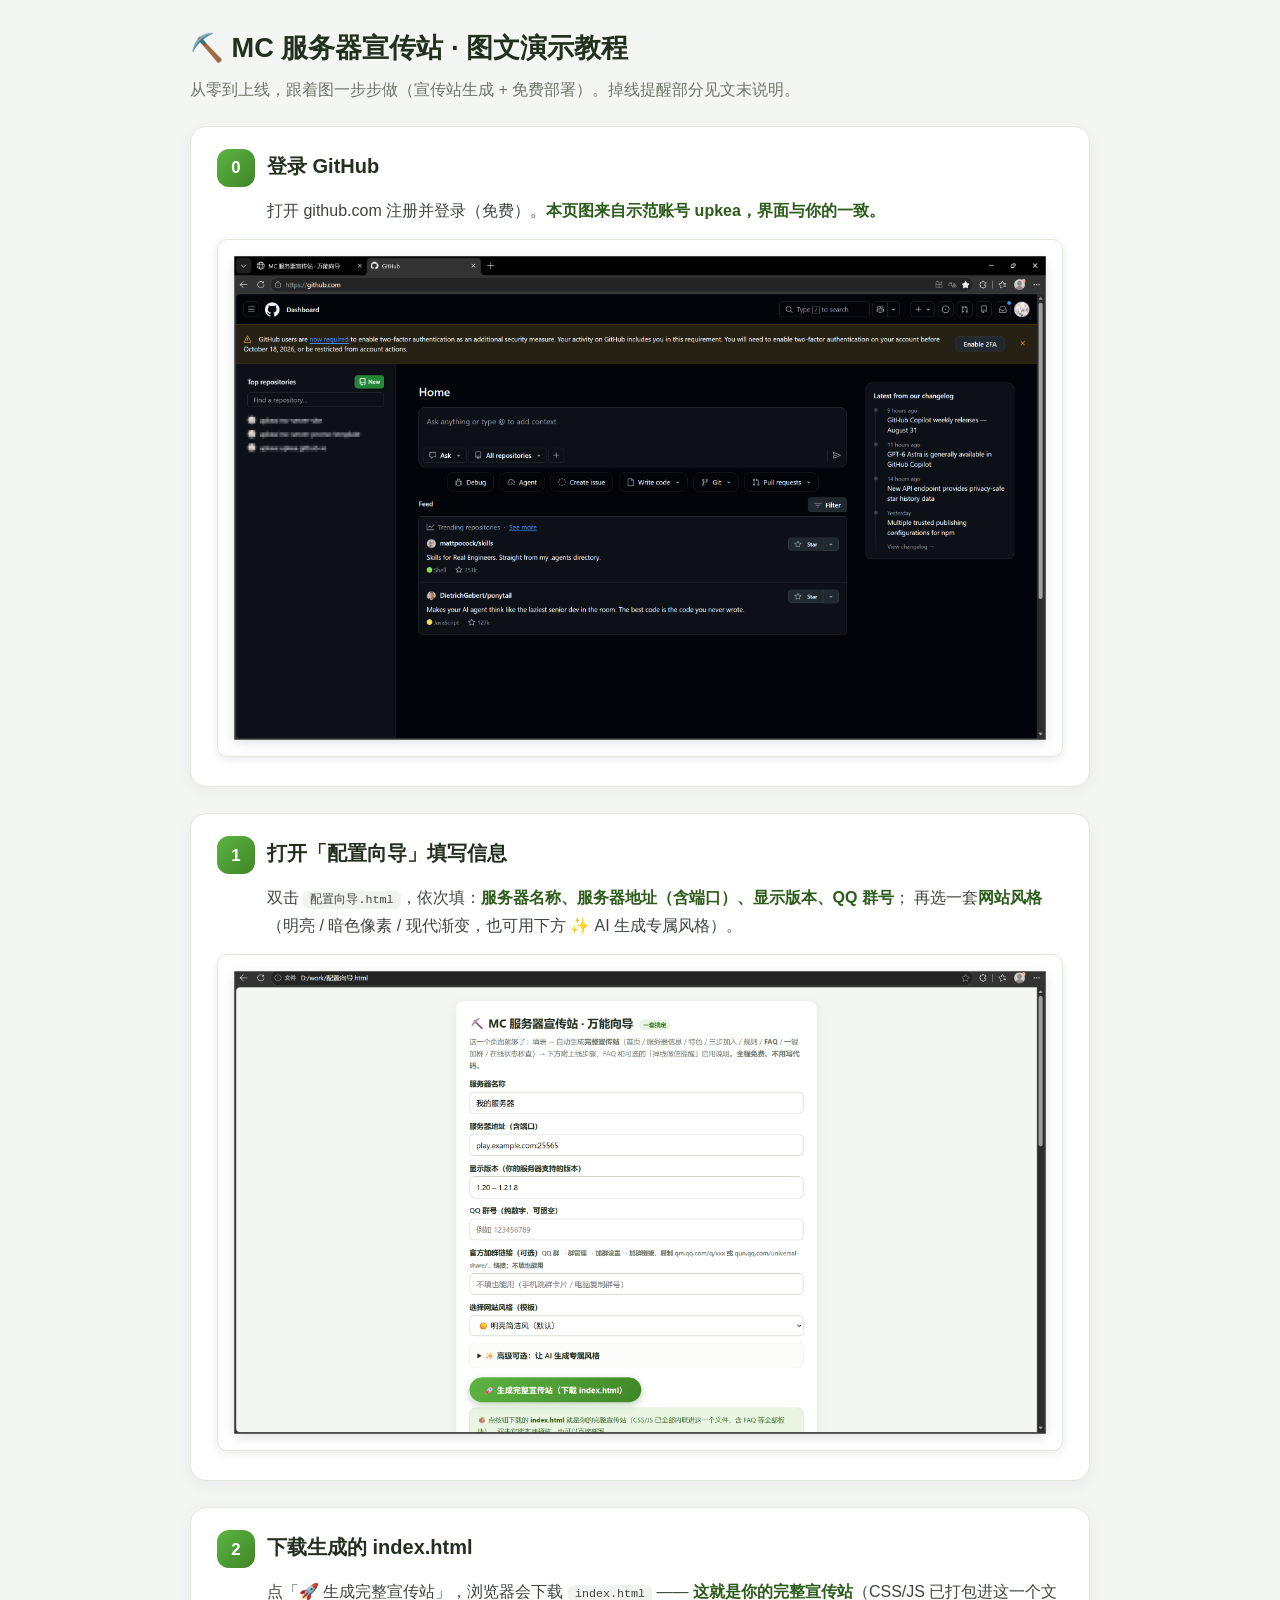
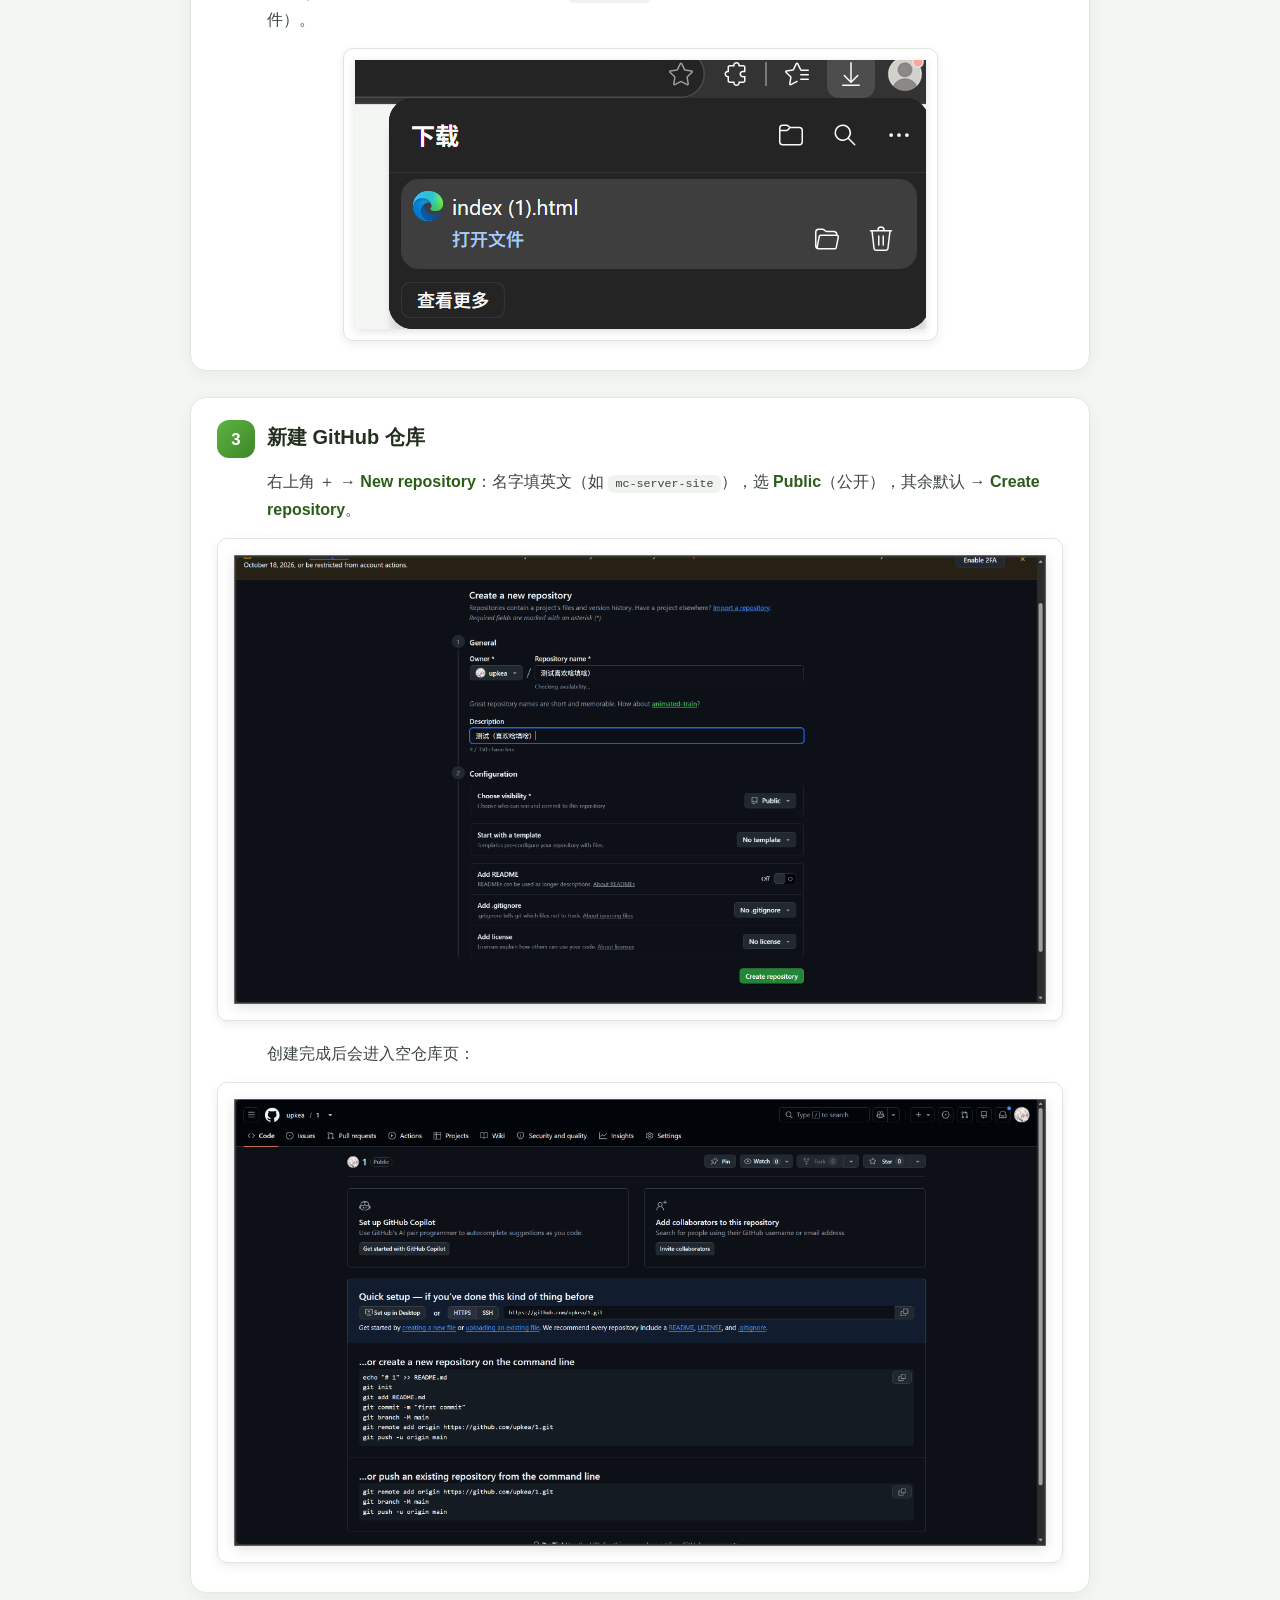
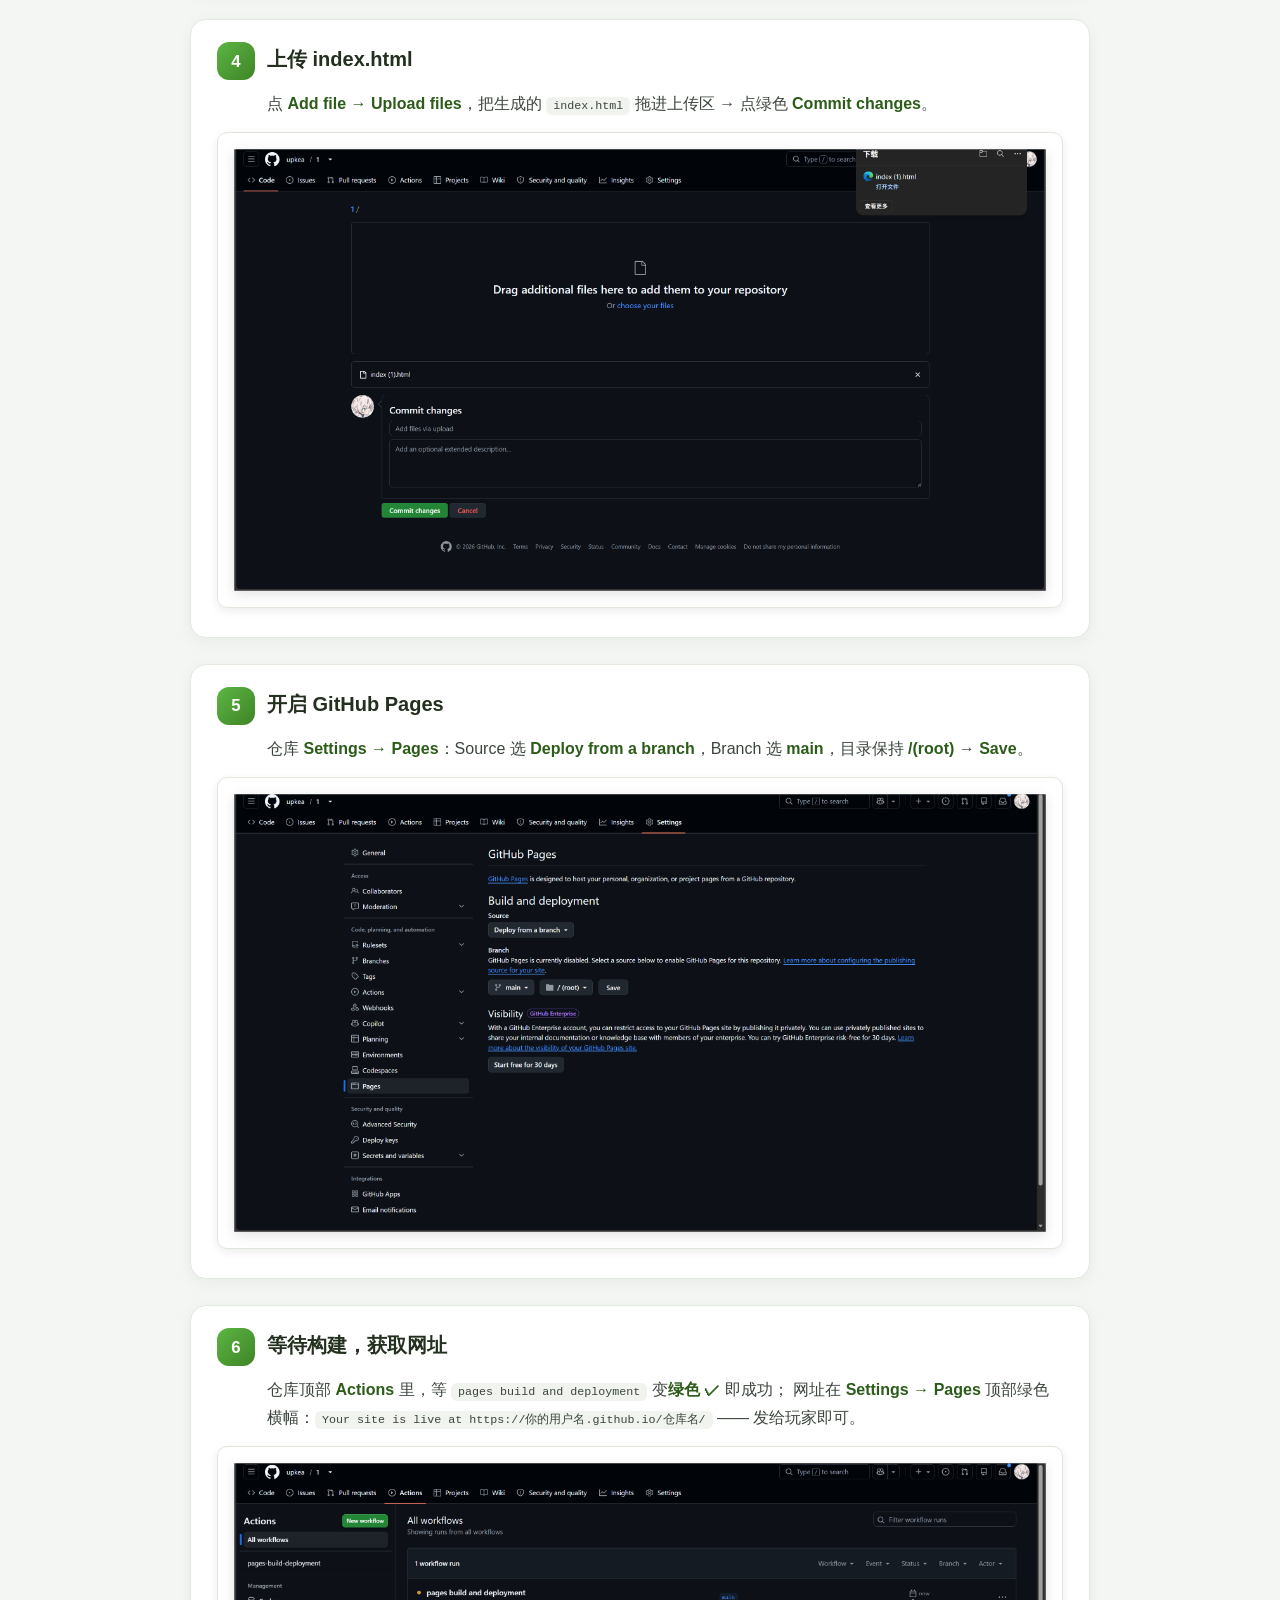
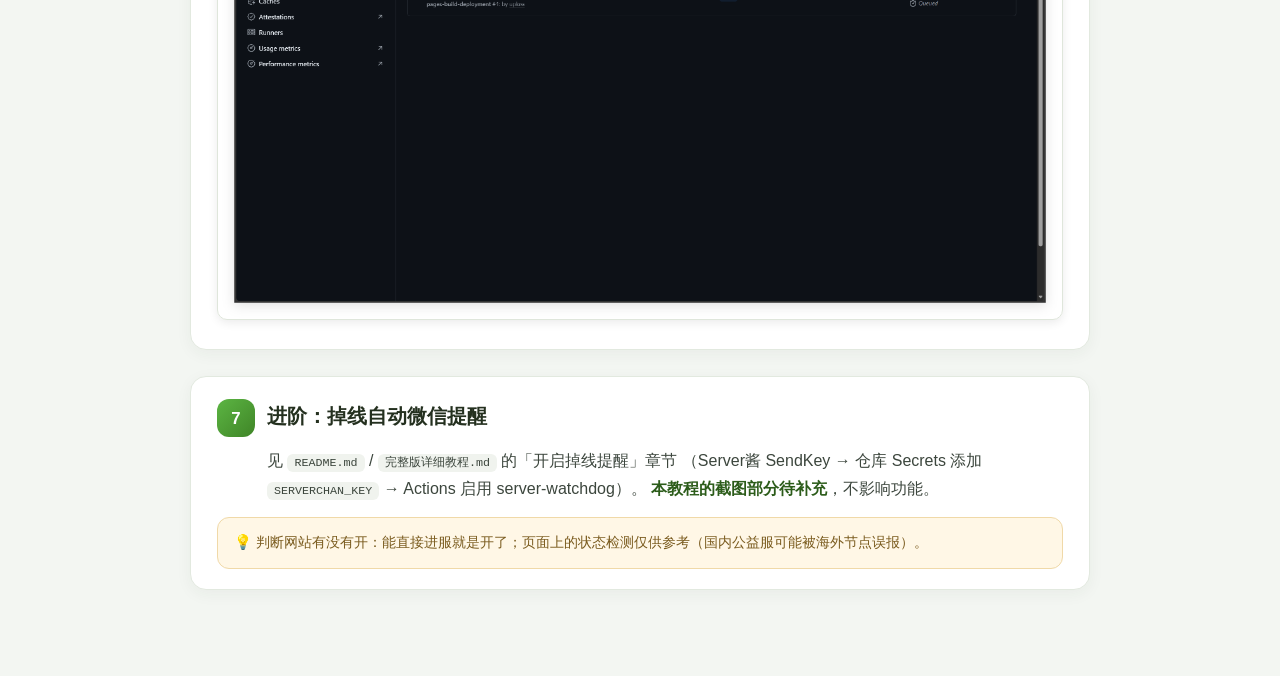
==== 图文演示教程.html @ 61095f33 "docs: add illustrated step-by-step tutorial with screenshots - v1.4.0" ====
<!DOCTYPE html>
<html lang="zh-CN">
<head>
<meta charset="UTF-8">
<meta name="viewport" content="width=device-width, initial-scale=1.0">
<title>MC 服务器宣传站 · 图文演示教程</title>
<style>
  * { box-sizing: border-box; margin: 0; padding: 0; }
  body { font-family: -apple-system, "Segoe UI", "PingFang SC", "Microsoft YaHei", sans-serif;
         background: #f3f6f2; color: #24301f; line-height: 1.75; padding: 24px 16px 60px; }
  .wrap { max-width: 900px; margin: 0 auto; }
  h1 { font-size: 1.7rem; margin-bottom: 4px; }
  .sub { color: #6b7568; margin-bottom: 22px; }
  .step { background: #fff; border: 1px solid #e2e9df; border-radius: 16px;
          padding: 22px 26px 20px; margin-bottom: 26px; box-shadow: 0 4px 16px rgba(40,60,35,.05); }
  .step-head { display: flex; align-items: flex-start; gap: 12px; }
  .num { flex: none; width: 38px; height: 38px; border-radius: 12px; background: linear-gradient(135deg,#5cb543,#3f8527);
         color: #fff; font-weight: 800; display: grid; place-items: center; font-size: 1.05rem; }
  h2 { font-size: 1.25rem; }
  .desc { margin: 10px 0 14px 50px; color: #3c463d; }
  .desc b { color: #2c5c1a; }
  .pic { text-align: center; }
  .pic img { max-width: 100%; border: 1px solid #dfe6db; border-radius: 10px; box-shadow: 0 3px 10px rgba(0,0,0,.08); }
  .tip { background: #fff7e6; border: 1px solid #f0d9a8; border-radius: 12px; padding: 12px 16px;
         color: #7a5b1e; font-size: .9rem; margin-top: 14px; }
  code { background: #f0f3ee; padding: 2px 7px; border-radius: 6px; font-size: .9em; }
  .two { display: grid; grid-template-columns: 1fr 1fr; gap: 12px; }
  @media (max-width: 720px) { .two { grid-template-columns: 1fr; } }
</style>
</head>
<body>
<div class="wrap">
  <h1>⛏️ MC 服务器宣传站 · 图文演示教程</h1>
  <p class="sub">从零到上线，跟着图一步步做（宣传站生成 + 免费部署）。掉线提醒部分见文末说明。</p>

  <div class="step">
    <div class="step-head"><div class="num">0</div><h2>登录 GitHub</h2></div>
    <p class="desc">打开 github.com 注册并登录（免费）。<b>本页图来自示范账号 upkea，界面与你的一致。</b></p>
    <div class="pic"><img src="图文教程图片/step0.png" alt="GitHub 首页"></div>
  </div>

  <div class="step">
    <div class="step-head"><div class="num">1</div><h2>打开「配置向导」填写信息</h2></div>
    <p class="desc">双击 <code>配置向导.html</code>，依次填：<b>服务器名称、服务器地址（含端口）、显示版本、QQ 群号</b>；
      再选一套<b>网站风格</b>（明亮 / 暗色像素 / 现代渐变，也可用下方 ✨ AI 生成专属风格）。</p>
    <div class="pic"><img src="图文教程图片/step1.png" alt="配置向导填写界面"></div>
  </div>

  <div class="step">
    <div class="step-head"><div class="num">2</div><h2>下载生成的 index.html</h2></div>
    <p class="desc">点「🚀 生成完整宣传站」，浏览器会下载 <code>index.html</code> —— <b>这就是你的完整宣传站</b>（CSS/JS 已打包进这一个文件）。</p>
    <div class="pic"><img src="图文教程图片/step2.png" alt="浏览器下载 index.html"></div>
  </div>

  <div class="step">
    <div class="step-head"><div class="num">3</div><h2>新建 GitHub 仓库</h2></div>
    <p class="desc">右上角 ＋ → <b>New repository</b>：名字填英文（如 <code>mc-server-site</code>），选 <b>Public</b>（公开），其余默认 → <b>Create repository</b>。</p>
    <div class="pic"><img src="图文教程图片/step3.png" alt="新建仓库页"></div>
    <p class="desc" style="margin-top:10px;">创建完成后会进入空仓库页：</p>
    <div class="pic"><img src="图文教程图片/step3b.png" alt="空仓库页"></div>
  </div>

  <div class="step">
    <div class="step-head"><div class="num">4</div><h2>上传 index.html</h2></div>
    <p class="desc">点 <b>Add file → Upload files</b>，把生成的 <code>index.html</code> 拖进上传区 → 点绿色 <b>Commit changes</b>。</p>
    <div class="pic"><img src="图文教程图片/step4.png" alt="上传文件界面"></div>
  </div>

  <div class="step">
    <div class="step-head"><div class="num">5</div><h2>开启 GitHub Pages</h2></div>
    <p class="desc">仓库 <b>Settings → Pages</b>：Source 选 <b>Deploy from a branch</b>，Branch 选 <b>main</b>，目录保持 <b>/(root)</b> → <b>Save</b>。</p>
    <div class="pic"><img src="图文教程图片/step5.png" alt="GitHub Pages 设置"></div>
  </div>

  <div class="step">
    <div class="step-head"><div class="num">6</div><h2>等待构建，获取网址</h2></div>
    <p class="desc">仓库顶部 <b>Actions</b> 里，等 <code>pages build and deployment</code> 变<b>绿色 ✓</b> 即成功；
      网址在 <b>Settings → Pages</b> 顶部绿色横幅：<code>Your site is live at https://你的用户名.github.io/仓库名/</code> —— 发给玩家即可。</p>
    <div class="pic"><img src="图文教程图片/step6.png" alt="Actions 构建成功"></div>
  </div>

  <div class="step">
    <div class="step-head"><div class="num">7</div><h2>进阶：掉线自动微信提醒</h2></div>
    <p class="desc">见 <code>README.md</code> / <code>完整版详细教程.md</code> 的「开启掉线提醒」章节
      （Server酱 SendKey → 仓库 Secrets 添加 <code>SERVERCHAN_KEY</code> → Actions 启用 server-watchdog）。
      <b>本教程的截图部分待补充</b>，不影响功能。</p>
    <div class="tip">💡 判断网站有没有开：能直接进服就是开了；页面上的状态检测仅供参考（国内公益服可能被海外节点误报）。</div>
  </div>

</div>
</body>
</html>
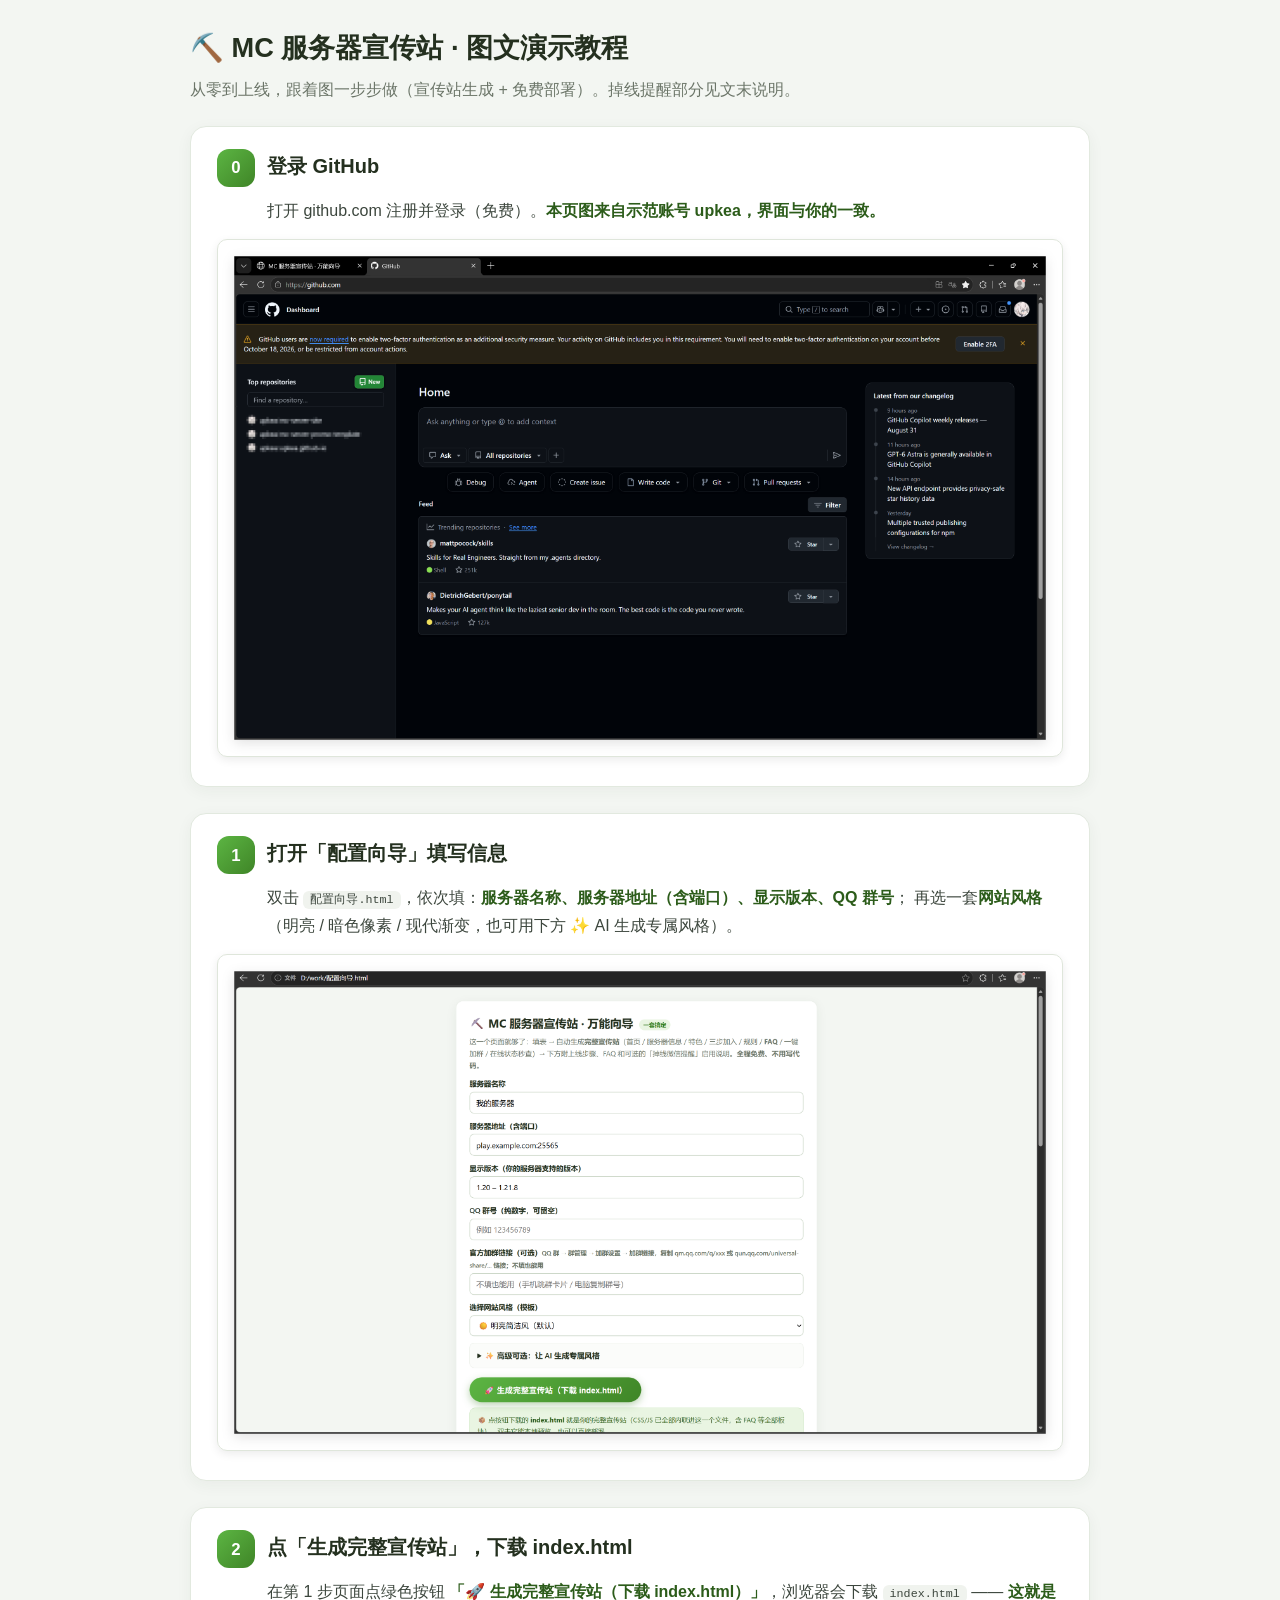
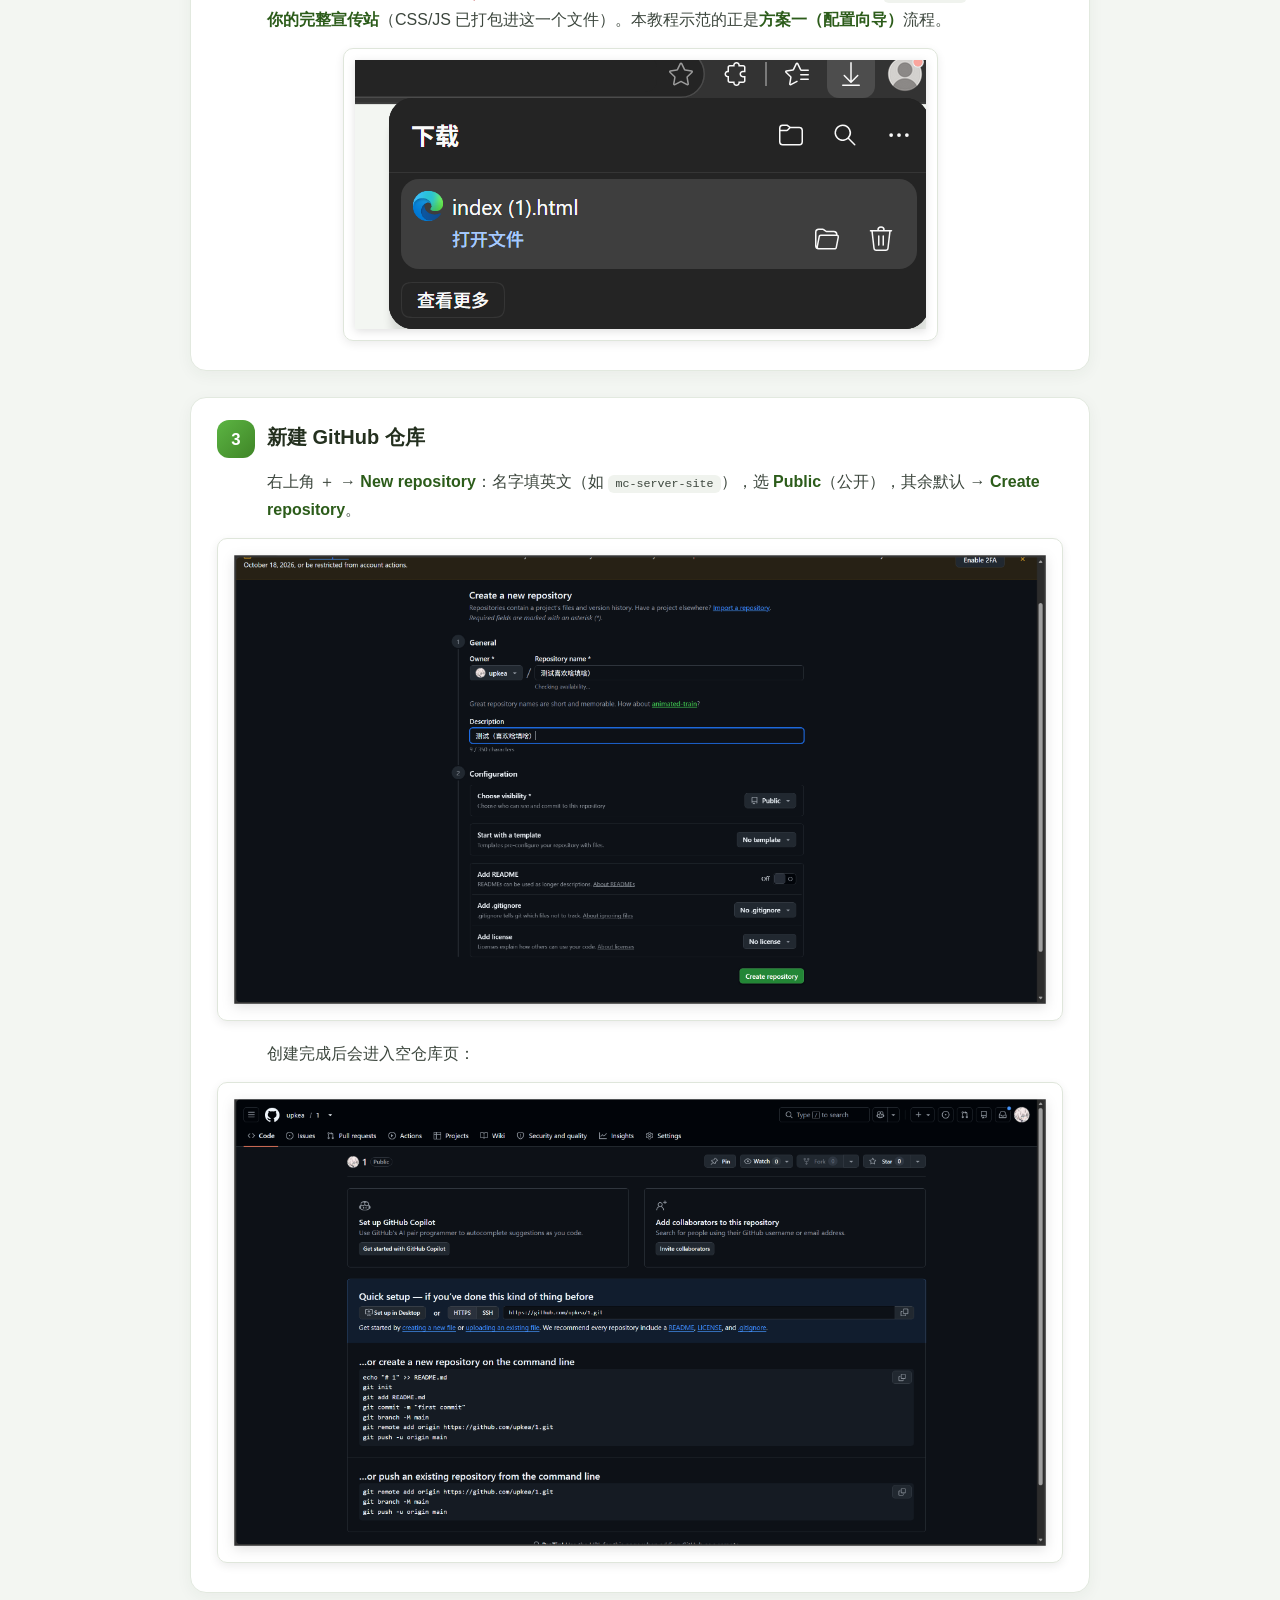
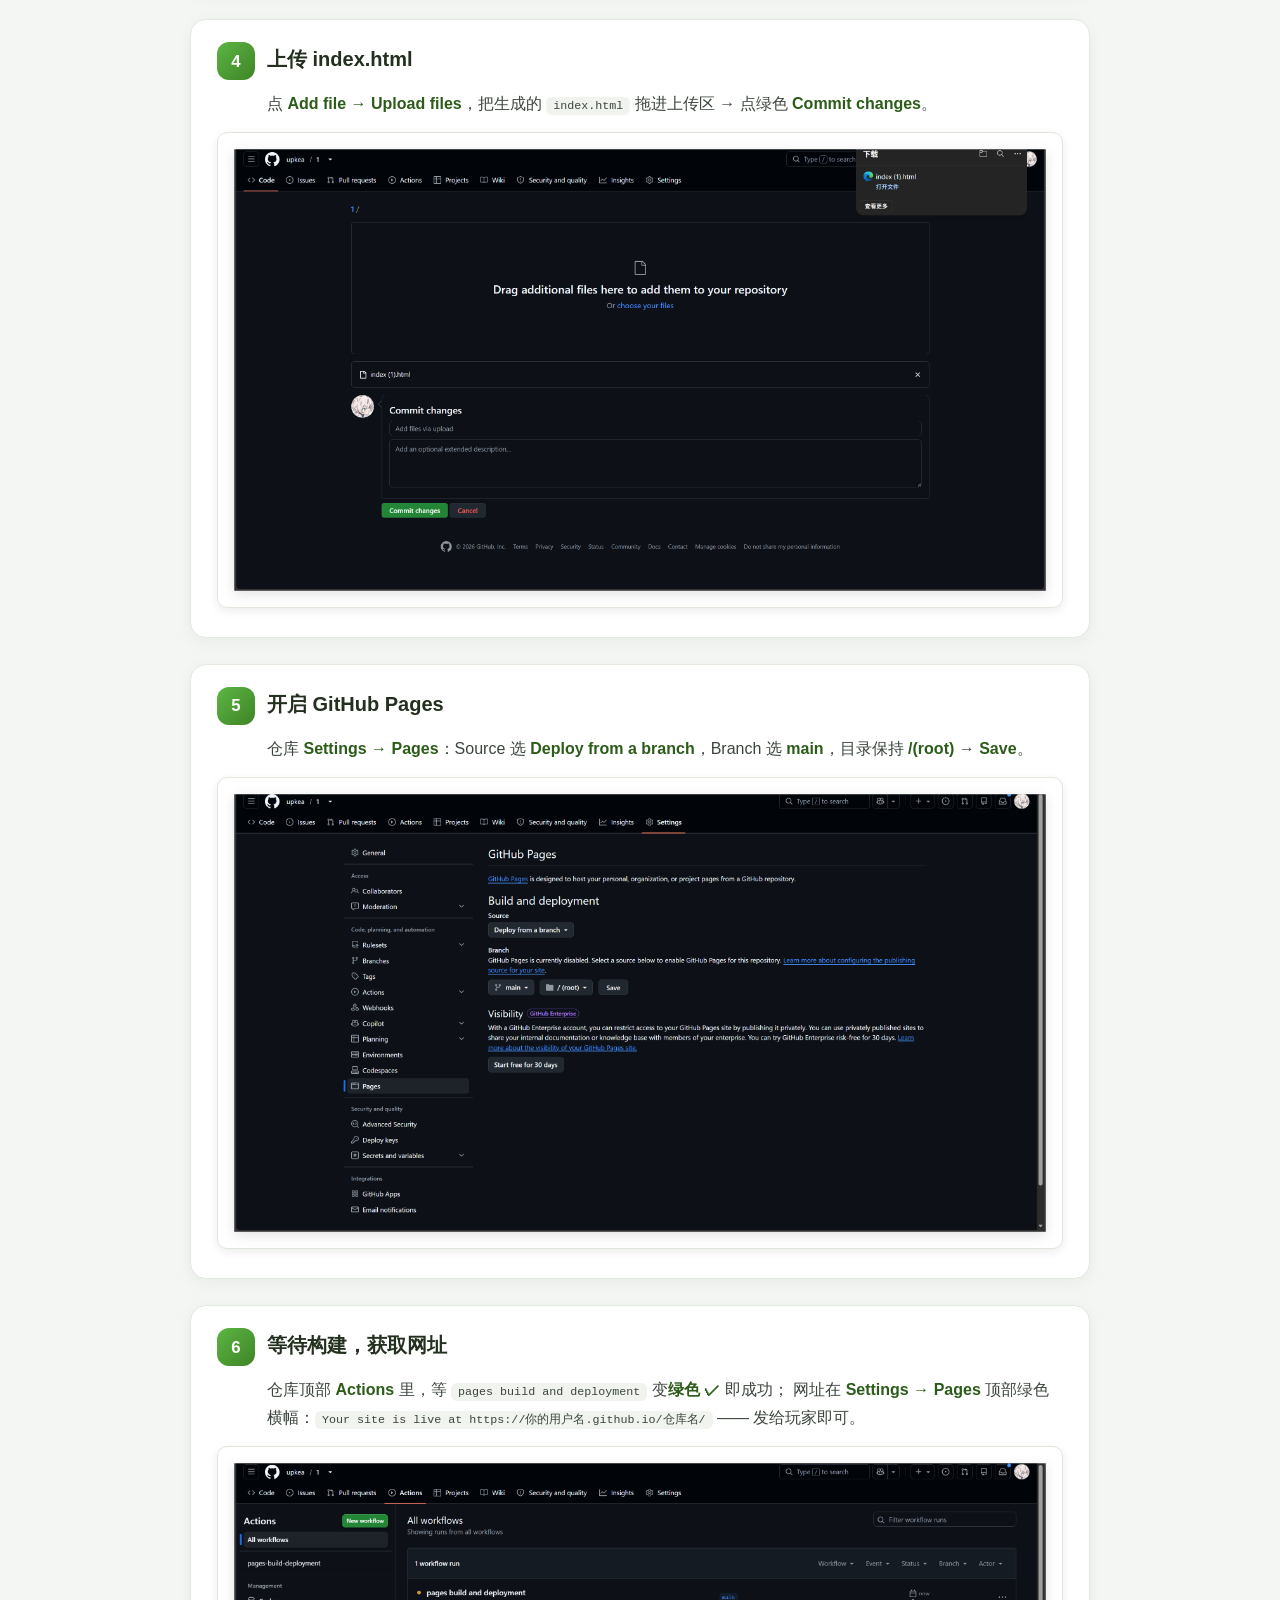
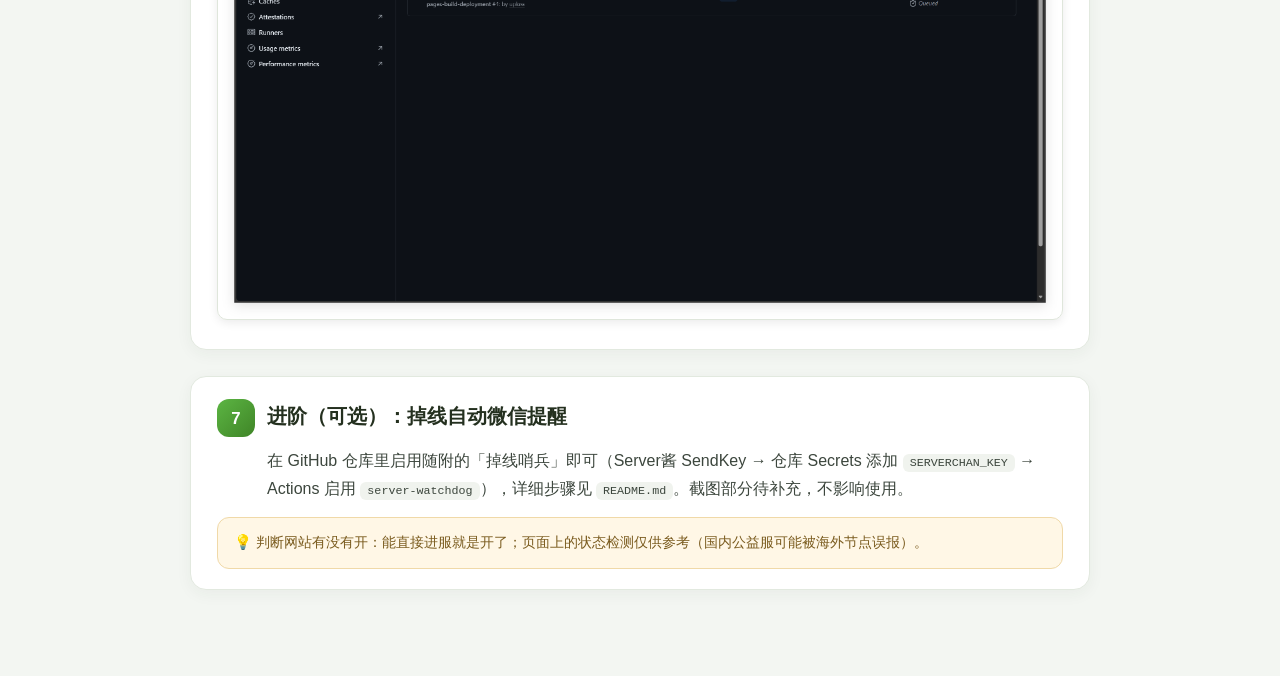
==== commit ac9a0a6c: "docs: align illustrated tutorial with usage-1 (wizard) flow" ====
--- a/图文演示教程.html
+++ b/图文演示教程.html
@@ -36,54 +36,52 @@
   <div class="step">
     <div class="step-head"><div class="num">0</div><h2>登录 GitHub</h2></div>
     <p class="desc">打开 github.com 注册并登录（免费）。<b>本页图来自示范账号 upkea，界面与你的一致。</b></p>
-    <div class="pic"><img src="图文教程图片/step0.png" alt="GitHub 首页"></div>
+    <div class="pic"><img src="tutorial-imgs/step0.png" alt="GitHub 首页"></div>
   </div>
 
   <div class="step">
     <div class="step-head"><div class="num">1</div><h2>打开「配置向导」填写信息</h2></div>
     <p class="desc">双击 <code>配置向导.html</code>，依次填：<b>服务器名称、服务器地址（含端口）、显示版本、QQ 群号</b>；
       再选一套<b>网站风格</b>（明亮 / 暗色像素 / 现代渐变，也可用下方 ✨ AI 生成专属风格）。</p>
-    <div class="pic"><img src="图文教程图片/step1.png" alt="配置向导填写界面"></div>
+    <div class="pic"><img src="tutorial-imgs/step1.png" alt="配置向导填写界面"></div>
   </div>
 
   <div class="step">
-    <div class="step-head"><div class="num">2</div><h2>下载生成的 index.html</h2></div>
-    <p class="desc">点「🚀 生成完整宣传站」，浏览器会下载 <code>index.html</code> —— <b>这就是你的完整宣传站</b>（CSS/JS 已打包进这一个文件）。</p>
-    <div class="pic"><img src="图文教程图片/step2.png" alt="浏览器下载 index.html"></div>
+    <div class="step-head"><div class="num">2</div><h2>点「生成完整宣传站」，下载 index.html</h2></div>
+    <p class="desc">在第 1 步页面点绿色按钮 <b>「🚀 生成完整宣传站（下载 index.html）」</b>，浏览器会下载 <code>index.html</code> —— <b>这就是你的完整宣传站</b>（CSS/JS 已打包进这一个文件）。本教程示范的正是<b>方案一（配置向导）</b>流程。</p>
+    <div class="pic"><img src="tutorial-imgs/step2.png" alt="浏览器下载 index.html"></div>
   </div>
 
   <div class="step">
     <div class="step-head"><div class="num">3</div><h2>新建 GitHub 仓库</h2></div>
     <p class="desc">右上角 ＋ → <b>New repository</b>：名字填英文（如 <code>mc-server-site</code>），选 <b>Public</b>（公开），其余默认 → <b>Create repository</b>。</p>
-    <div class="pic"><img src="图文教程图片/step3.png" alt="新建仓库页"></div>
+    <div class="pic"><img src="tutorial-imgs/step3.png" alt="新建仓库页"></div>
     <p class="desc" style="margin-top:10px;">创建完成后会进入空仓库页：</p>
-    <div class="pic"><img src="图文教程图片/step3b.png" alt="空仓库页"></div>
+    <div class="pic"><img src="tutorial-imgs/step3b.png" alt="空仓库页"></div>
   </div>
 
   <div class="step">
     <div class="step-head"><div class="num">4</div><h2>上传 index.html</h2></div>
     <p class="desc">点 <b>Add file → Upload files</b>，把生成的 <code>index.html</code> 拖进上传区 → 点绿色 <b>Commit changes</b>。</p>
-    <div class="pic"><img src="图文教程图片/step4.png" alt="上传文件界面"></div>
+    <div class="pic"><img src="tutorial-imgs/step4.png" alt="上传文件界面"></div>
   </div>
 
   <div class="step">
     <div class="step-head"><div class="num">5</div><h2>开启 GitHub Pages</h2></div>
     <p class="desc">仓库 <b>Settings → Pages</b>：Source 选 <b>Deploy from a branch</b>，Branch 选 <b>main</b>，目录保持 <b>/(root)</b> → <b>Save</b>。</p>
-    <div class="pic"><img src="图文教程图片/step5.png" alt="GitHub Pages 设置"></div>
+    <div class="pic"><img src="tutorial-imgs/step5.png" alt="GitHub Pages 设置"></div>
   </div>
 
   <div class="step">
     <div class="step-head"><div class="num">6</div><h2>等待构建，获取网址</h2></div>
     <p class="desc">仓库顶部 <b>Actions</b> 里，等 <code>pages build and deployment</code> 变<b>绿色 ✓</b> 即成功；
       网址在 <b>Settings → Pages</b> 顶部绿色横幅：<code>Your site is live at https://你的用户名.github.io/仓库名/</code> —— 发给玩家即可。</p>
-    <div class="pic"><img src="图文教程图片/step6.png" alt="Actions 构建成功"></div>
+    <div class="pic"><img src="tutorial-imgs/step6.png" alt="Actions 构建成功"></div>
   </div>
 
   <div class="step">
-    <div class="step-head"><div class="num">7</div><h2>进阶：掉线自动微信提醒</h2></div>
-    <p class="desc">见 <code>README.md</code> / <code>完整版详细教程.md</code> 的「开启掉线提醒」章节
-      （Server酱 SendKey → 仓库 Secrets 添加 <code>SERVERCHAN_KEY</code> → Actions 启用 server-watchdog）。
-      <b>本教程的截图部分待补充</b>，不影响功能。</p>
+    <div class="step-head"><div class="num">7</div><h2>进阶（可选）：掉线自动微信提醒</h2></div>
+    <p class="desc">在 GitHub 仓库里启用随附的「掉线哨兵」即可（Server酱 SendKey → 仓库 Secrets 添加 <code>SERVERCHAN_KEY</code> → Actions 启用 <code>server-watchdog</code>），详细步骤见 <code>README.md</code>。截图部分待补充，不影响使用。</p>
     <div class="tip">💡 判断网站有没有开：能直接进服就是开了；页面上的状态检测仅供参考（国内公益服可能被海外节点误报）。</div>
   </div>
 
